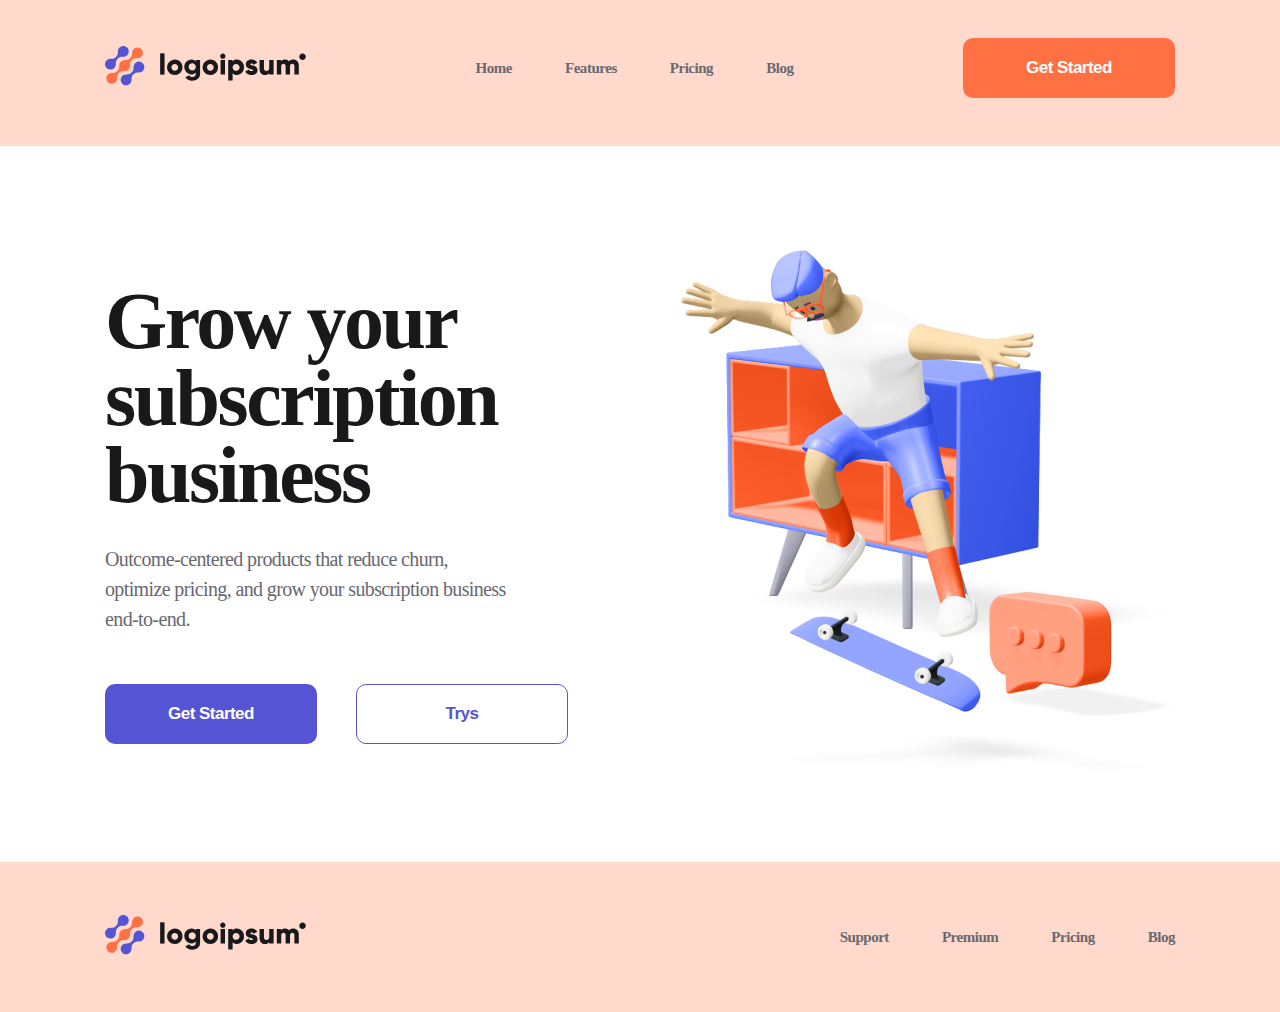
==== index.html @ 44ff3011 "Add files via upload" ====
<!DOCTYPE html>
<html lang="en">
<head>
    <meta charset="UTF-8">
    <meta http-equiv="X-UA-Compatible" content="IE=edge">
    <meta name="viewport" content="width=device-width, initial-scale=1.0">
    <title>Document</title>
    <style></style>
    <link rel="stylesheet" href="./style/style.css">
</head>
<body>

    <header class="header"> 
        <div class="container header_flex"> 
            <div>
                <a href="#">
                    <img src="./image/Logo Color.svg" alt="logo">
                </a>
            </div>
            <nav class="nav">
                <ol>
                    <li class="nav_li">
                        <a class="nav_link" href="#">
                            Home
                        </a>
                    </li>
                    <li class="nav_li">
                        <a class="nav_link" href="#">
                        Features
                    </a>
                </li>
                    <li class="nav_li">
                        <a class="nav_link" href="#">
                            Pricing
                        </a>
                    </li>
                    <li class="nav_li">
                        <a class="nav_link" href="#">
                            Blog
                        </a>
                    </li>
                </ul>
            </nav>
            <div>
                <button class="button button_orange">
                    Get Started
                </button>
            </div>
        </div>
    </header>
    <section class="container about">
        <div>
            <h1 class="about_title">
                Grow your subscription business 
            </h1>
            <p class="about_text">
                Outcome-centered products that reduce churn, optimize pricing, and grow your subscription business end-to-end.
            </p>
            <div>
                <button class="button button_violet">Get Started</button>
                <button class="button button_transparet">Trys</button>
            </div>
        </div>
        <div>
            <img src="/image/Hero 3D.png" alt="">
        </div>
    </section>
    <footer class="footer">
        <div class="container footer_flex">
            <div>
            <a href="">
                <img src="./image/Logo Color.svg" alt="logo">
            </a> 
            </div>
            <nav class="nav">
                <ul>
                    <li class="nav_li">
                        <a class="nav_link" href="#">
                            Support
                        </a>
                    </li>
                    <li class="nav_li">
                        <a class="nav_link" href="#"> 
                            Premium
                        </a>
                    </li>
                    <li class="nav_li">
                        <a class="nav_link" href="#">
                            Pricing
                        </a>
                    </li>
                    <li class="nav_li">
                        <a class="nav_link" href="#">
                            Blog
                        </a>
                    </li>
                </ul>
            </nav>
        </div>
    </footer>
</body>
</html>
---- style/style.css ----
*{
    margin: 0;
    padding: 0;
    font-size: 16px;
    font-weight: normal;
}

.container{
    max-width: 1070px;
    margin: 0 auto;
}

.header, .footer{
    background: rgba(255, 113, 67, 0.27);
    padding: 38px 0 48px;
}

.header_flex, .footer_flex, .about{
    display: flex;
    justify-content: space-between;
    align-items: center;
}
.nav_li{
    display: inline-block;
    
}
.nav_li:not(:first-of-type){
    margin-left: 49px;
}

.nav_link{
    font-weight: bold;
    font-size: 15px;
    line-height: 20px;
    letter-spacing: -0.468947px;
    color: #696871; 
    text-decoration: none;
}

.nav_link:hover{
    color: black;
    transition: 300ms;
}

.button{
    width: 212px;
    height: 60px;
    font-weight: 700;
    font-size: 17px;
    line-height: 22px;
    letter-spacing: -0.531474px;
    color: #FFFFFF;
    border: none;
    border-radius: 10px;
    cursor: pointer;
}

.button_orange{
    background: #FF7143;;
}

.button_orange:hover{
    background: #da8d73;
transition: 500ms;
}

.about{
    margin: 104px auto 85px
}
.about_title{
font-weight: bold;
font-size: 80px;
line-height: 77px;
letter-spacing: -2.50105px;
color: #19191B;
max-width: 467px;
margin-bottom: 30px;    
}

.about_text{
font-size: 20px;
line-height: 30px;
letter-spacing: -0.625263px;
color: #696871;
max-width: 410px;
margin-bottom: 50px;
}

.button_violet{
    background: #5454D4;
}

.button_transparet{
    background: none;
    color: #5454D4;
    border: 1px solid #5454D4;
    margin-left: 35px;
}

.footer{
    padding: 53px 0;
}
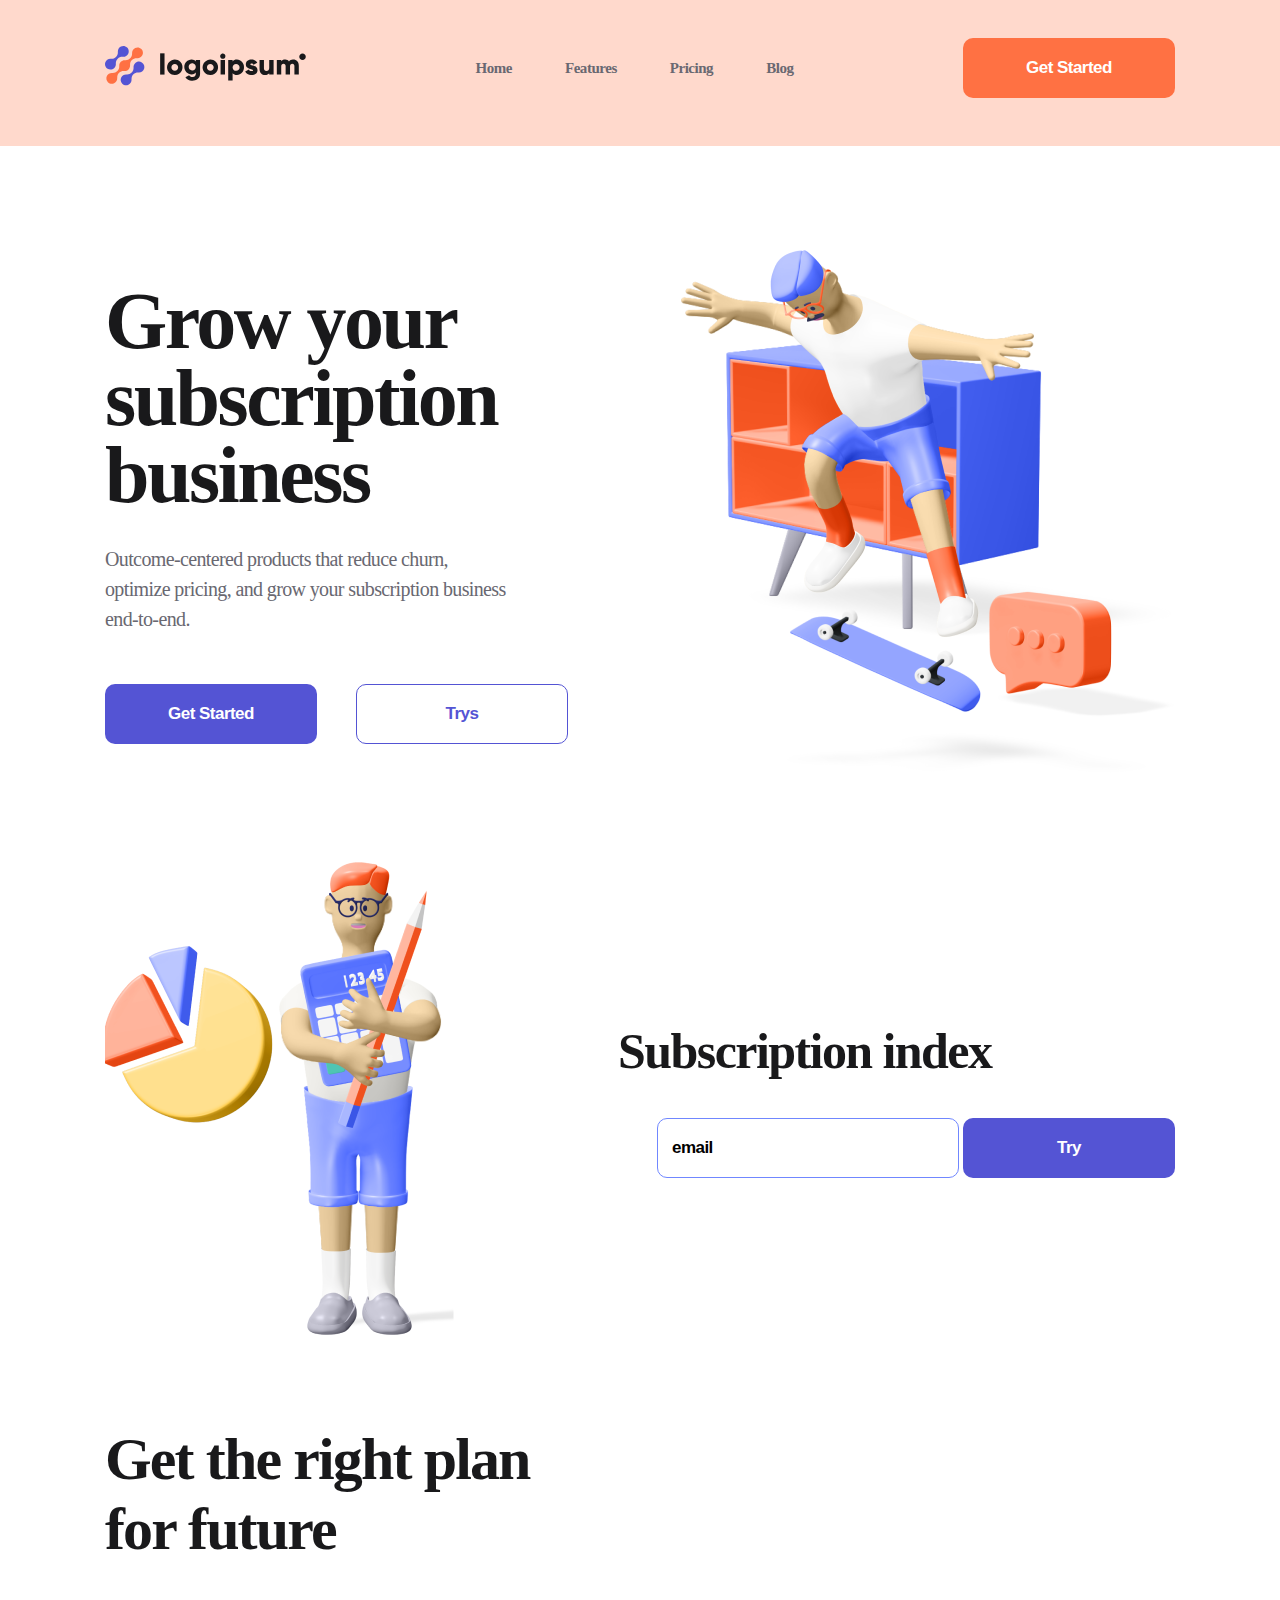
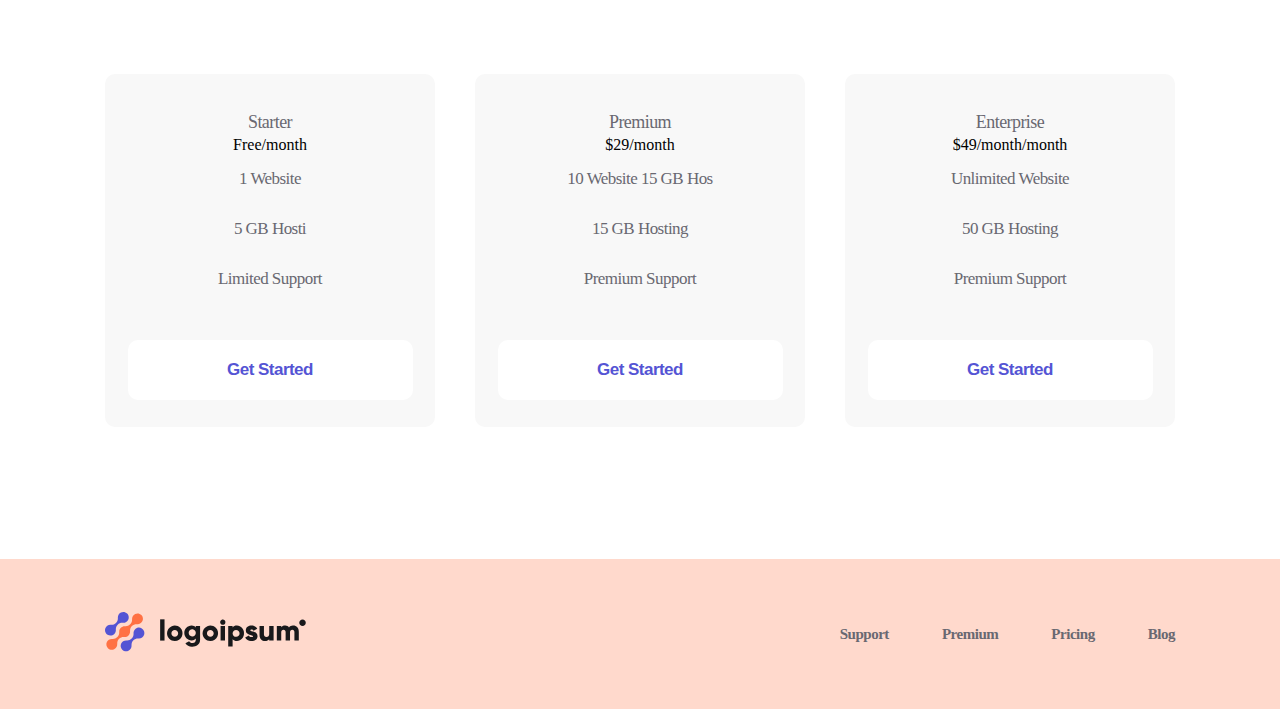
==== commit fa0c8c8a: "Add files via upload" ====
--- a/index.html
+++ b/index.html
@@ -65,7 +65,77 @@
             <img src="/image/Hero 3D.png" alt="">
         </div>
     </section>
-    <footer class="footer">
+    <section class="container subscribe">
+        <div>
+            <img src="./image/Secondmen.png" alt="Secondman">
+        </div>
+        <div>
+            <h2 class="subscribe_title">
+                Subscription index
+            </h2>
+            <form >
+                <input type="email"  placeholder="email" class="input">
+                <button class="button button_violet">
+                    Try
+                </button>
+            </form>
+        </div>
+    </section>
+    <section class="container plan">
+        <h2 class="plan_title">
+            Get the right plan for future
+        </h2>
+        <div class="plan_flex">
+            <div class="item">
+                <p class="item_text">
+                    Starter
+                </p>
+                <h3 class="item_title">
+                    Free<span>/month</span>
+                </h3>
+                <ul>
+                    <li class="item_li">1 Website</li>
+                    <li class="item_li">5 GB Hosti</li>
+                    <li class="item_li">Limited Support</li>
+                </ul>
+                <button class="button button_item">
+                    Get Started
+                </button>
+            </div>        
+            <div class="item">
+                <p class="item_text">
+                    Premium
+                </p>
+                <h3 class="item_title">
+                    $29<span>/month</span>
+                </h3>
+                <ul>
+                    <li class="item_li">10 Website 15 GB Hos</li>
+                    <li class="item_li">15 GB Hosting</li>
+                    <li class="item_li">Premium Support</li>
+                </ul>
+                <button class="button button_item">
+                    Get Started
+                </button>
+            </div>
+            <div class="item">
+                <p class="item_text">
+                    Enterprise
+                </p>
+                <h3 class="item_title">
+                    $49/month<span>/month</span>
+                </h3>
+                <ul>
+                    <li class="item_li">Unlimited Website</li>
+                    <li class="item_li">50 GB Hosting</li>
+                    <li class="item_li">Premium Support</li>
+                </ul>
+                <button class="button button_item">
+                    Get Started
+                </button>
+            </div>
+    </section>
+       <footer class="footer">
         <div class="container footer_flex">
             <div>
             <a href="">
--- a/style/style.css
+++ b/style/style.css
@@ -15,7 +15,7 @@
     padding: 38px 0 48px;
 }
 
-.header_flex, .footer_flex, .about{
+.header_flex, .footer_flex, .about, .subscribe, .plan_flex{
     display: flex;
     justify-content: space-between;
     align-items: center;
@@ -101,3 +101,114 @@
     padding: 53px 0;
 }
 
+.subscribe{
+    margin-bottom: 85px;
+}
+
+.subscribe_title{
+    font-weight: bold;
+    font-size: 50px;
+    line-height: 57px;
+    letter-spacing: -1.56316px;
+    color: #19191B;
+    margin-bottom: 38px;
+}
+
+.input{
+    width: 302px;
+    height: 60px;
+    border-radius: 10px;
+    border: 1px solid #7087FF;
+    padding-left: 14px;
+    box-sizing: border-box;
+    margin-left: 39px;
+}
+
+.input::placeholder, .input{
+    font-weight: 700;
+    font-size: 17px;
+    line-height: 22px;
+    letter-spacing: -0.531474px;
+    color: #000000;
+}
+
+.input:focus{
+    outline: none;
+}
+
+.plan{
+    margin-bottom: 132px;
+}
+
+.plan_title{
+    font-weight: bold;
+    font-size: 60px;
+    line-height: 70px;
+    letter-spacing: -1.87579px;
+    color: #19191B;
+    max-width: 504px;
+    margin-bottom: 110px;
+}
+
+.item{
+    width: 330px;
+    background: #F8F8F8;
+    border-radius: 10px;
+    text-align: center;
+    padding: 34px 0 27px;
+}
+.item:hover{
+    transition: 500ms;
+    background: #FF7143;
+    box-shadow: 0px 32px 34px rgba(255, 112, 59, 0.317827);
+}
+
+.item_text{
+    font-size: 18px;
+    line-height: 28px;
+    text-align: center;
+    letter-spacing: -0.562737px;
+    color: #696871;
+    }
+
+    .item:hover .item_text, item:hover .item_title, .item:hover .item_li{
+        color: white;
+        transform: 500ms;
+    }
+
+    .item:hover
+
+.item_title{
+    font-weight: bold;
+    font-size: 60px;
+    line-height: 56px;
+    text-align: center;
+    letter-spacing: -1.03448px;
+    color: #1D293F;
+    margin: 22px 0 28px;
+}
+
+.item_text span{
+    font-size: 28px;
+}
+
+.item_li{
+    list-style: none;
+    font-size: 17px;
+    line-height: 50px;
+    letter-spacing: -0.531474px;
+    color: #696871;
+}
+
+.button_item{
+    width: 285px;
+    background: white;
+    color: #5454D4;
+    margin-top: 36px;
+    }
+
+    .item:hover .button_item{
+        background: #9F3919;
+        color: white;
+        transition: 500ms;
+    }